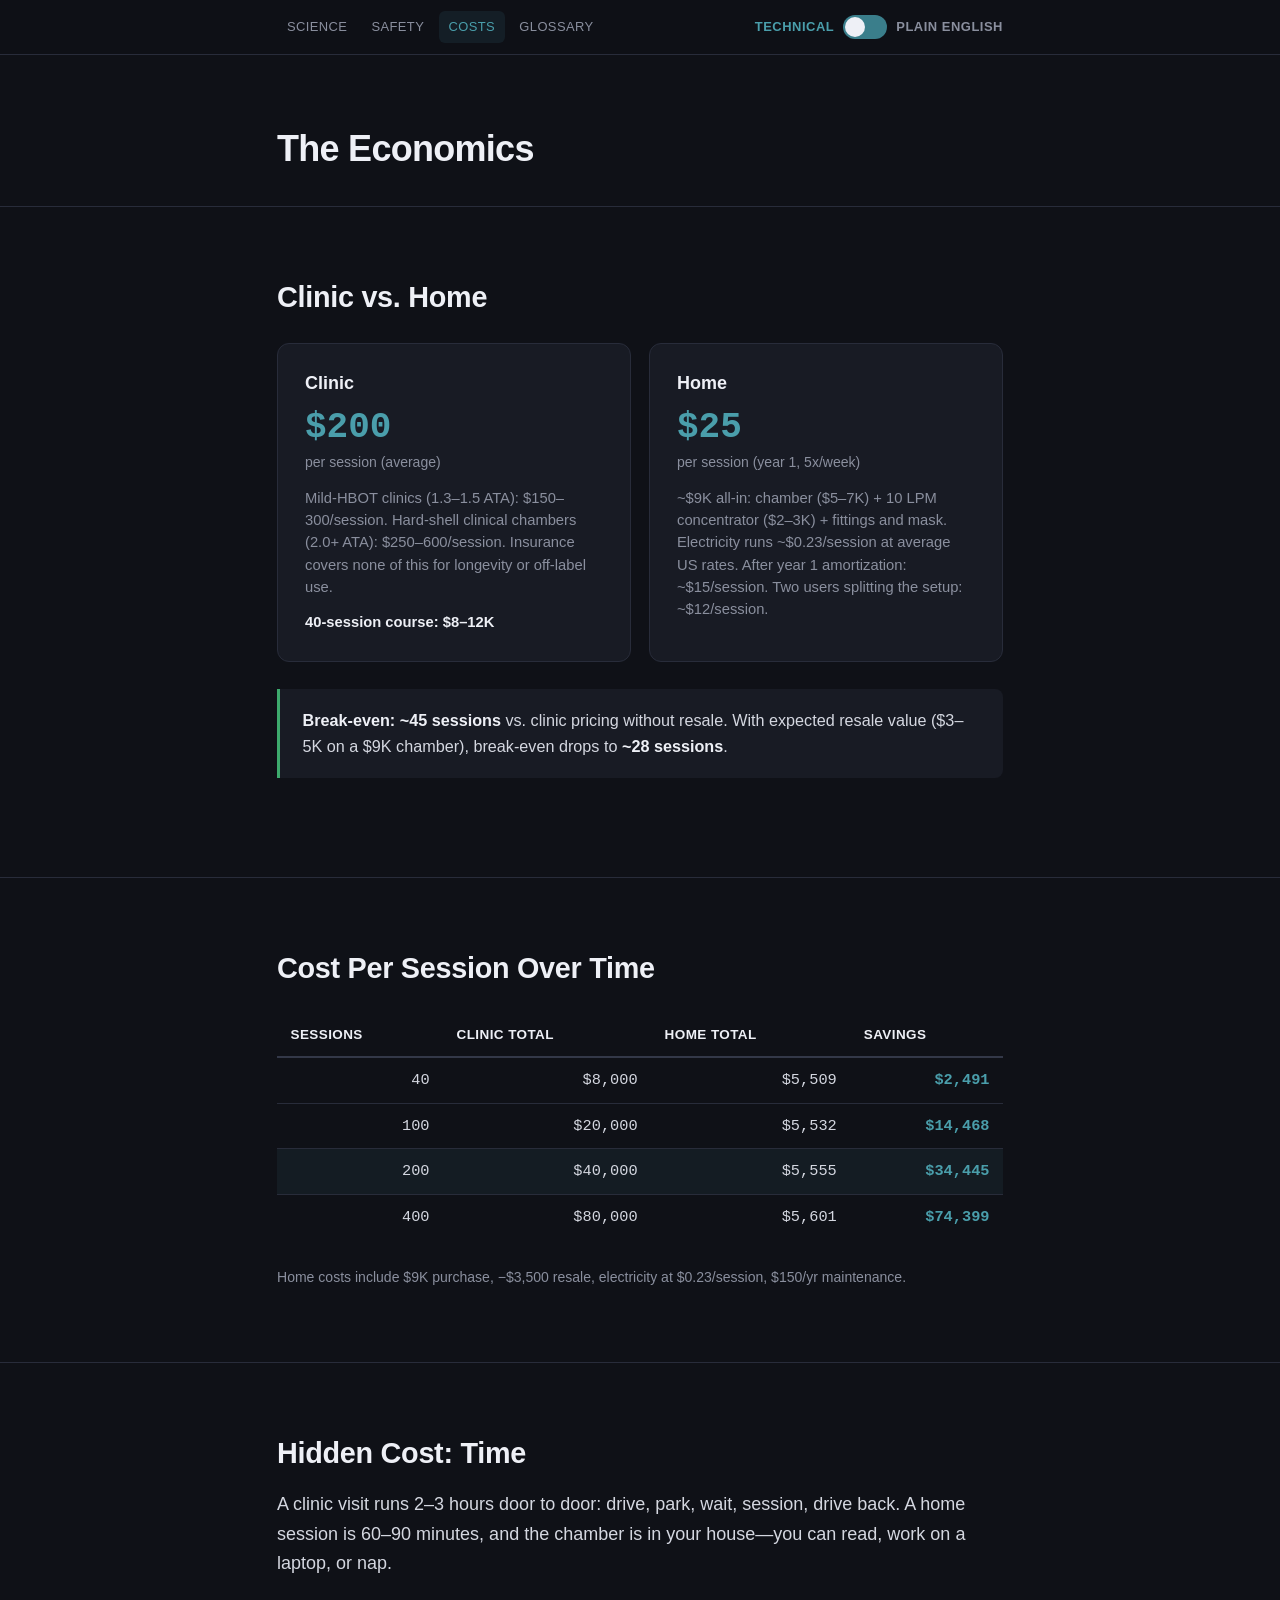
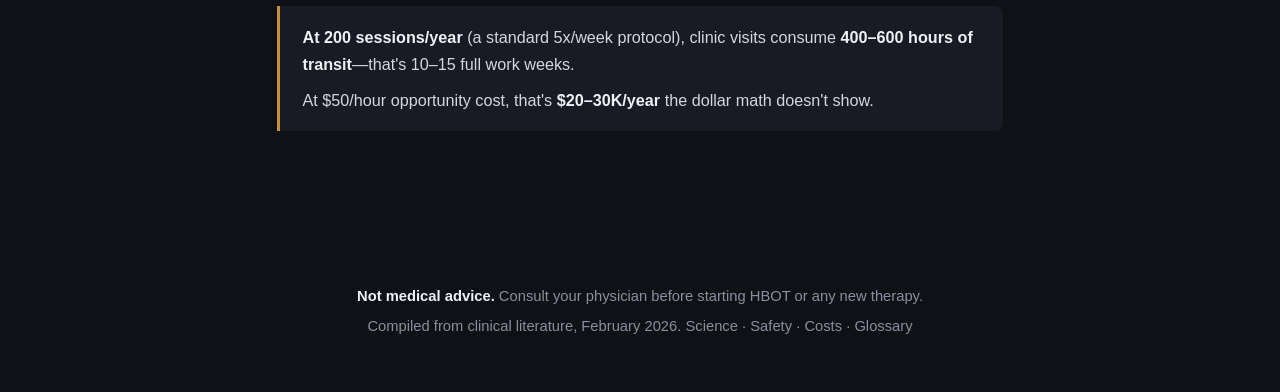
==== costs.html @ 043cff7a "HBOT science site — initial deployment Eight-mechanism science reference, safety page, cost analysis" ====
<!DOCTYPE html>
<html lang="en">
<head>
<meta charset="UTF-8">
<meta name="viewport" content="width=device-width, initial-scale=1.0">
<title>Costs — HBOT Science</title>
<link rel="stylesheet" href="style.css">
</head>
<body class="mode-technical">

<!-- ── Sticky Nav ── -->
<nav class="sticky-nav">
  <div class="nav-inner">
    <div class="nav-links">
      <a href="index.html">Science</a>
      <a href="safety.html">Safety</a>
      <a href="costs.html" class="active">Costs</a>
      <a href="glossary.html">Glossary</a>
    </div>
    <div class="toggle-wrap" id="nav-toggle">
      <span class="toggle-label active" id="nav-label-tech">Technical</span>
      <div class="toggle-track technical" id="nav-track">
        <div class="toggle-knob"></div>
      </div>
      <span class="toggle-label inactive" id="nav-label-plain">Plain English</span>
    </div>
  </div>
</nav>

<!-- ── Page Header ── -->
<header class="page-header">
  <div class="container">
    <h1>The Economics</h1>
  </div>
</header>

<!-- ── Cost Comparison ── -->
<section id="comparison">
  <div class="container">
    <h2>Clinic vs. Home</h2>

    <div class="cost-grid">
      <div class="cost-box">
        <h3>Clinic</h3>
        <div class="cost-big">$200</div>
        <div class="cost-per">per session (average)</div>
        <div class="cost-detail">
          <span class="tech">Mild-HBOT clinics (1.3&ndash;1.5 ATA): $150&ndash;300/session. Hard-shell clinical chambers (2.0+ ATA): $250&ndash;600/session. Insurance covers none of this for longevity or off-label use.</span>
          <span class="plain">Soft-chamber clinics run $150&ndash;300. Hard-shell clinical chambers run $250&ndash;600. Insurance won't cover it for longevity.</span>
        </div>
        <div class="cost-detail">
          <strong>40-session course: $8&ndash;12K</strong>
        </div>
      </div>

      <div class="cost-box">
        <h3>Home</h3>
        <div class="cost-big">$25</div>
        <div class="cost-per">per session (year 1, 5x/week)</div>
        <div class="cost-detail">
          <span class="tech">~$9K all-in: chamber ($5&ndash;7K) + 10 LPM concentrator ($2&ndash;3K) + fittings and mask. Electricity runs ~$0.23/session at average US rates. After year 1 amortization: ~$15/session. Two users splitting the setup: ~$12/session.</span>
          <span class="plain">About $9K total for the chamber, oxygen concentrator, and accessories. Electricity is about $0.23 per session. After the first year, cost drops to ~$15/session. If two people share it: ~$12/session.</span>
        </div>
      </div>
    </div>

    <div class="callout callout-green">
      <p><strong>Break-even: ~45 sessions</strong> vs. clinic pricing without resale. With expected resale value ($3&ndash;5K on a $9K chamber), break-even drops to <strong>~28 sessions</strong>.</p>
    </div>
  </div>
</section>

<!-- ── Cost Over Time ── -->
<section id="over-time">
  <div class="container">
    <h2>Cost Per Session Over Time</h2>

    <div class="table-wrap">
      <table>
        <thead>
          <tr><th>Sessions</th><th>Clinic Total</th><th>Home Total</th><th>Savings</th></tr>
        </thead>
        <tbody>
          <tr>
            <td class="num">40</td>
            <td class="num">$8,000</td>
            <td class="num">$5,509</td>
            <td class="num accent">$2,491</td>
          </tr>
          <tr>
            <td class="num">100</td>
            <td class="num">$20,000</td>
            <td class="num">$5,532</td>
            <td class="num accent">$14,468</td>
          </tr>
          <tr class="row-highlight">
            <td class="num">200</td>
            <td class="num">$40,000</td>
            <td class="num">$5,555</td>
            <td class="num accent">$34,445</td>
          </tr>
          <tr>
            <td class="num">400</td>
            <td class="num">$80,000</td>
            <td class="num">$5,601</td>
            <td class="num accent">$74,399</td>
          </tr>
        </tbody>
      </table>
    </div>
    <p class="table-note">Home costs include $9K purchase, &minus;$3,500 resale, electricity at $0.23/session, $150/yr maintenance.</p>
  </div>
</section>

<!-- ── Hidden Cost: Time ── -->
<section id="time">
  <div class="container">
    <h2>Hidden Cost: Time</h2>

    <div class="tech">
      <p>A clinic visit runs 2&ndash;3 hours door to door: drive, park, wait, session, drive back. A home session is 60&ndash;90 minutes, and the chamber is in your house&mdash;you can read, work on a laptop, or nap.</p>
    </div>
    <div class="plain">
      <p>Going to a clinic takes 2&ndash;3 hours when you add up driving, waiting, and the session. At home it's 60&ndash;90 minutes, and you can read or work inside the chamber.</p>
    </div>

    <div class="callout callout-amber">
      <p><strong>At 200 sessions/year</strong> (a standard 5x/week protocol), clinic visits consume <strong>400&ndash;600 hours of transit</strong>&mdash;that's 10&ndash;15 full work weeks.</p>
      <p>At $50/hour opportunity cost, that's <strong>$20&ndash;30K/year</strong> the dollar math doesn't show.</p>
    </div>
  </div>
</section>

<!-- ── Footer ── -->
<footer>
  <div class="container">
    <p><strong>Not medical advice.</strong> Consult your physician before starting HBOT or any new therapy.</p>
    <p>Compiled from clinical literature, February 2026. <a href="index.html">Science</a> &middot; <a href="safety.html">Safety</a> &middot; <a href="costs.html">Costs</a> &middot; <a href="glossary.html">Glossary</a></p>
  </div>
</footer>

<script>
(function() {
  var s = localStorage.getItem('hbot-mode');
  if (s === 'mode-plain' || s === 'mode-technical') document.body.className = s;
  var nt = document.getElementById('nav-track');
  var nlt = document.getElementById('nav-label-tech');
  var nlp = document.getElementById('nav-label-plain');
  function tech() { return document.body.classList.contains('mode-technical'); }
  function set(t) {
    var m = t ? 'mode-technical' : 'mode-plain';
    document.body.className = m;
    localStorage.setItem('hbot-mode', m);
    nt.className = t ? 'toggle-track technical' : 'toggle-track plain';
    nlt.className = t ? 'toggle-label active' : 'toggle-label inactive';
    nlp.className = t ? 'toggle-label inactive' : 'toggle-label active';
  }
  set(tech());
  nt.onclick = function() { set(!tech()); };
  nlt.onclick = function() { set(true); };
  nlp.onclick = function() { set(false); };
  document.querySelectorAll('a[href^="#"]').forEach(function(a) {
    a.addEventListener('click', function(e) {
      var el = document.querySelector(this.getAttribute('href'));
      if (el) {
        e.preventDefault();
        window.scrollTo({ top: el.getBoundingClientRect().top + window.pageYOffset - document.querySelector('.sticky-nav').offsetHeight - 16, behavior: 'smooth' });
      }
    });
  });
})();
</script>

</body>
</html>
---- style.css ----
/* ── Reset & Base ── */
*, *::before, *::after { box-sizing: border-box; margin: 0; padding: 0; }

:root {
  --bg: #0f1117;
  --bg-card: #181b24;
  --bg-card-hover: #1e2230;
  --text: #d4d7e0;
  --text-muted: #8a8f9e;
  --text-bright: #eef0f6;
  --accent: #4a9eab;
  --accent-dim: #3a7e8b;
  --green: #3daa6d;
  --green-bg: rgba(61, 170, 109, 0.12);
  --amber: #c4913a;
  --amber-bg: rgba(196, 145, 58, 0.12);
  --border: #282c3a;
  --border-light: #333848;
  --font: -apple-system, BlinkMacSystemFont, 'Segoe UI', Roboto, Oxygen, Ubuntu, Cantarell, sans-serif;
  --font-mono: 'SF Mono', 'Cascadia Code', 'Fira Code', 'Consolas', monospace;
  --max-w: 780px;
  --radius: 8px;
  --radius-lg: 12px;
}

html { scroll-behavior: smooth; font-size: 18px; }

body {
  font-family: var(--font);
  background: var(--bg);
  color: var(--text);
  line-height: 1.65;
  -webkit-font-smoothing: antialiased;
}

/* ── Layout ── */
.container { max-width: var(--max-w); margin: 0 auto; padding: 0 1.5rem; }
section { padding: 4rem 0; border-bottom: 1px solid var(--border); }
section:last-of-type { border-bottom: none; }

/* ── Typography ── */
h1 { font-size: 2.4rem; line-height: 1.2; color: var(--text-bright); font-weight: 700; letter-spacing: -0.02em; }
h2 { font-size: 1.6rem; line-height: 1.3; color: var(--text-bright); font-weight: 600; margin-bottom: 1rem; letter-spacing: -0.01em; }
h3 { font-size: 1.15rem; line-height: 1.4; color: var(--text-bright); font-weight: 600; margin-bottom: 0.5rem; }
h4 { font-size: 0.75rem; color: var(--accent); font-weight: 600; margin-bottom: 0.25rem; text-transform: uppercase; letter-spacing: 0.04em; }

p { margin-bottom: 1rem; }
p:last-child { margin-bottom: 0; }

a { color: var(--accent); text-decoration: none; }
a:hover { text-decoration: underline; }

strong { color: var(--text-bright); font-weight: 600; }

.subtitle { color: var(--text-muted); font-size: 1.1rem; line-height: 1.5; margin-top: 1rem; }
.section-intro { font-size: 1.05rem; color: var(--text-muted); margin-bottom: 2rem; }
.highlight { color: var(--accent); }
.stat { font-family: var(--font-mono); color: var(--accent); font-weight: 600; }

cite, .cite {
  font-size: 0.78rem;
  color: var(--text-muted);
  font-style: normal;
  display: inline;
}

/* ── Term Links (subtle glossary links) ── */
a.term {
  color: inherit;
  text-decoration: none;
  border-bottom: 1px dotted var(--border-light);
  transition: border-color 0.2s, color 0.2s;
}
a.term:hover {
  color: var(--accent);
  border-bottom-color: var(--accent);
  text-decoration: none;
}

/* ── Sticky Nav ── */
.sticky-nav {
  position: sticky;
  top: 0;
  z-index: 100;
  background: rgba(15, 17, 23, 0.92);
  backdrop-filter: blur(12px);
  -webkit-backdrop-filter: blur(12px);
  border-bottom: 1px solid var(--border);
  padding: 0.6rem 0;
}

.nav-inner {
  display: flex;
  align-items: center;
  justify-content: space-between;
  gap: 1rem;
  max-width: var(--max-w);
  margin: 0 auto;
  padding: 0 1.5rem;
}

.nav-links {
  display: flex;
  gap: 0.25rem;
  overflow-x: auto;
  -webkit-overflow-scrolling: touch;
  scrollbar-width: none;
  flex: 1;
  min-width: 0;
}
.nav-links::-webkit-scrollbar { display: none; }

.nav-links a {
  color: var(--text-muted);
  font-size: 0.72rem;
  font-weight: 500;
  padding: 0.3rem 0.55rem;
  border-radius: 6px;
  white-space: nowrap;
  transition: color 0.15s, background 0.15s;
  text-transform: uppercase;
  letter-spacing: 0.03em;
}
.nav-links a:hover { color: var(--text-bright); background: var(--bg-card); text-decoration: none; }
.nav-links a.active { color: var(--accent); background: rgba(74, 158, 171, 0.1); }

/* ── Nav Divider ── */
.nav-divider {
  width: 1px;
  height: 14px;
  background: var(--border-light);
  flex-shrink: 0;
  margin: 0 0.15rem;
}

/* ── Toggle ── */
.toggle-wrap {
  display: flex;
  align-items: center;
  gap: 0.5rem;
  flex-shrink: 0;
}

.toggle-label {
  font-size: 0.72rem;
  font-weight: 600;
  text-transform: uppercase;
  letter-spacing: 0.04em;
  transition: color 0.2s;
  cursor: pointer;
  user-select: none;
  white-space: nowrap;
}
.toggle-label.active { color: var(--accent); }
.toggle-label.inactive { color: var(--text-muted); }

.toggle-track {
  width: 44px;
  height: 24px;
  background: var(--border-light);
  border-radius: 12px;
  position: relative;
  cursor: pointer;
  transition: background 0.2s;
  flex-shrink: 0;
}
.toggle-track.technical { background: var(--accent-dim); }

.toggle-knob {
  width: 20px;
  height: 20px;
  background: var(--text-bright);
  border-radius: 50%;
  position: absolute;
  top: 2px;
  left: 2px;
  transition: transform 0.2s;
}
.toggle-track.technical .toggle-knob { transform: translateX(0); }
.toggle-track.plain .toggle-knob { transform: translateX(20px); }

/* ── Audience toggle logic ── */
.tech { display: none; }
.plain { display: none; }
body.mode-technical .tech { display: block; }
body.mode-technical .plain { display: none; }
body.mode-plain .tech { display: none; }
body.mode-plain .plain { display: block; }
/* Inline variants */
span.tech, span.plain { display: none; }
body.mode-technical span.tech { display: inline; }
body.mode-plain span.plain { display: inline; }

/* ── Hero ── */
.hero {
  padding: 5rem 0 3rem;
  border-bottom: 1px solid var(--border);
  text-align: center;
}
.hero h1 { margin-bottom: 0; }
.hero .subtitle { max-width: 600px; margin-left: auto; margin-right: auto; }
.hero-toggle {
  display: inline-flex;
  align-items: center;
  gap: 0.65rem;
  margin-top: 2rem;
  padding: 0.5rem 1.2rem;
  background: var(--bg-card);
  border-radius: 999px;
  border: 1px solid var(--border);
}

/* ── Page Header (sub-pages) ── */
.page-header {
  padding: 4rem 0 2rem;
  border-bottom: 1px solid var(--border);
}
.page-header h1 { font-size: 2rem; }
.page-header .subtitle { max-width: 600px; }

/* ── Mechanism Cards ── */
.mech-grid {
  display: grid;
  grid-template-columns: repeat(2, 1fr);
  gap: 1rem;
}

.mech-card {
  background: var(--bg-card);
  border: 1px solid var(--border);
  border-radius: var(--radius-lg);
  padding: 1.5rem;
  transition: border-color 0.2s, background 0.2s;
}
.mech-card:hover { border-color: var(--border-light); background: var(--bg-card-hover); }

.mech-card h3 { margin-bottom: 0.15rem; font-size: 1.05rem; }
.mech-card .plain-name { font-size: 0.85rem; color: var(--text-muted); font-weight: 400; margin-bottom: 0.75rem; }
.mech-card p { font-size: 0.88rem; line-height: 1.55; }

.badge {
  display: inline-block;
  font-size: 0.68rem;
  font-weight: 600;
  padding: 0.2rem 0.6rem;
  border-radius: 999px;
  text-transform: uppercase;
  letter-spacing: 0.04em;
  margin-top: 0.75rem;
}
.badge-home { background: var(--green-bg); color: var(--green); }
.badge-clinical { background: var(--amber-bg); color: var(--amber); }

.mech-card .finding {
  font-size: 0.82rem;
  color: var(--text-muted);
  margin-top: 0.75rem;
  padding-top: 0.75rem;
  border-top: 1px solid var(--border);
}

/* ── Tables ── */
.table-wrap { overflow-x: auto; margin: 1.5rem 0; -webkit-overflow-scrolling: touch; }

table {
  width: 100%;
  border-collapse: collapse;
  font-size: 0.85rem;
  line-height: 1.5;
}
th {
  text-align: left;
  padding: 0.6rem 0.75rem;
  border-bottom: 2px solid var(--border-light);
  color: var(--text-bright);
  font-weight: 600;
  font-size: 0.75rem;
  text-transform: uppercase;
  letter-spacing: 0.03em;
  white-space: nowrap;
}
td {
  padding: 0.6rem 0.75rem;
  border-bottom: 1px solid var(--border);
  vertical-align: top;
}
tr:last-child td { border-bottom: none; }
tr:hover td { background: rgba(74, 158, 171, 0.04); }

td.num { font-family: var(--font-mono); text-align: right; white-space: nowrap; }
td.accent { color: var(--accent); font-weight: 600; }
.table-note { font-size: 0.78rem; color: var(--text-muted); margin-top: 0.5rem; }

tr.row-highlight td { background: rgba(74, 158, 171, 0.08); }

/* ── Callout Boxes ── */
.callout {
  background: var(--bg-card);
  border-left: 3px solid var(--accent);
  border-radius: 0 var(--radius) var(--radius) 0;
  padding: 1rem 1.25rem;
  margin: 1.5rem 0;
  font-size: 0.9rem;
}
.callout.callout-amber { border-left-color: var(--amber); }
.callout.callout-green { border-left-color: var(--green); }
.callout p { margin-bottom: 0.5rem; }
.callout p:last-child { margin-bottom: 0; }

/* ── Timeline ── */
.timeline { margin: 1.5rem 0; }
.timeline-item {
  display: flex;
  gap: 1rem;
  padding: 1rem 0;
  border-bottom: 1px solid var(--border);
}
.timeline-item:last-child { border-bottom: none; }
.timeline-phase {
  flex-shrink: 0;
  width: 90px;
  font-family: var(--font-mono);
  font-size: 0.82rem;
  color: var(--accent);
  font-weight: 600;
  padding-top: 0.1rem;
}
.timeline-content { font-size: 0.88rem; }
.timeline-content strong { display: block; margin-bottom: 0.2rem; }

/* ── Cost Boxes ── */
.cost-grid {
  display: grid;
  grid-template-columns: repeat(2, 1fr);
  gap: 1rem;
  margin: 1.5rem 0;
}
.cost-box {
  background: var(--bg-card);
  border: 1px solid var(--border);
  border-radius: var(--radius-lg);
  padding: 1.5rem;
}
.cost-box h3 { font-size: 1rem; margin-bottom: 0.75rem; }
.cost-big {
  font-family: var(--font-mono);
  font-size: 2rem;
  color: var(--accent);
  font-weight: 700;
  line-height: 1;
}
.cost-per {
  font-size: 0.78rem;
  color: var(--text-muted);
  margin-top: 0.25rem;
}
.cost-detail {
  font-size: 0.82rem;
  color: var(--text-muted);
  margin-top: 0.75rem;
  line-height: 1.5;
}

/* ── Comparison mini-table ── */
.cmp-table td:first-child { font-weight: 600; color: var(--text-bright); white-space: nowrap; }

/* ── References ── */
.ref-section { margin-bottom: 1.5rem; }
.ref-section h4 { margin-bottom: 0.5rem; }
.ref-section p {
  font-size: 0.8rem;
  color: var(--text-muted);
  line-height: 1.5;
  margin-bottom: 0.35rem;
}

/* ── Glossary ── */
.glossary-grid { margin: 2rem 0; }
.glossary-entry {
  padding: 1.5rem 0;
  border-bottom: 1px solid var(--border);
}
.glossary-entry:first-child { padding-top: 0; }
.glossary-entry:last-child { border-bottom: none; }
.glossary-entry h3 {
  font-size: 1.05rem;
  margin-bottom: 0.1rem;
}
.glossary-entry .abbr {
  font-family: var(--font-mono);
  font-size: 0.82rem;
  color: var(--accent);
  margin-bottom: 0.5rem;
}

/* ── Lists ── */
ul.content-list {
  margin: 0.75rem 0 1.5rem 1.25rem;
  font-size: 0.9rem;
  line-height: 1.7;
}

/* ── Footer ── */
footer {
  padding: 3rem 0;
  text-align: center;
  font-size: 0.82rem;
  color: var(--text-muted);
}
footer p { margin-bottom: 0.3rem; }
footer a { color: var(--text-muted); }
footer a:hover { color: var(--accent); }

/* ── Responsive ── */
@media (max-width: 700px) {
  html { font-size: 16px; }
  h1 { font-size: 1.8rem; }
  h2 { font-size: 1.35rem; }
  .mech-grid { grid-template-columns: 1fr; }
  .cost-grid { grid-template-columns: 1fr; }
  .nav-links a { font-size: 0.68rem; padding: 0.25rem 0.4rem; }
  section { padding: 2.5rem 0; }
  .hero { padding: 3rem 0 2rem; }
  .page-header { padding: 3rem 0 1.5rem; }
  .timeline-item { flex-direction: column; gap: 0.25rem; }
  .timeline-phase { width: auto; }
}

@media (max-width: 480px) {
  .nav-links { display: none; }
  .nav-inner { justify-content: center; }
}
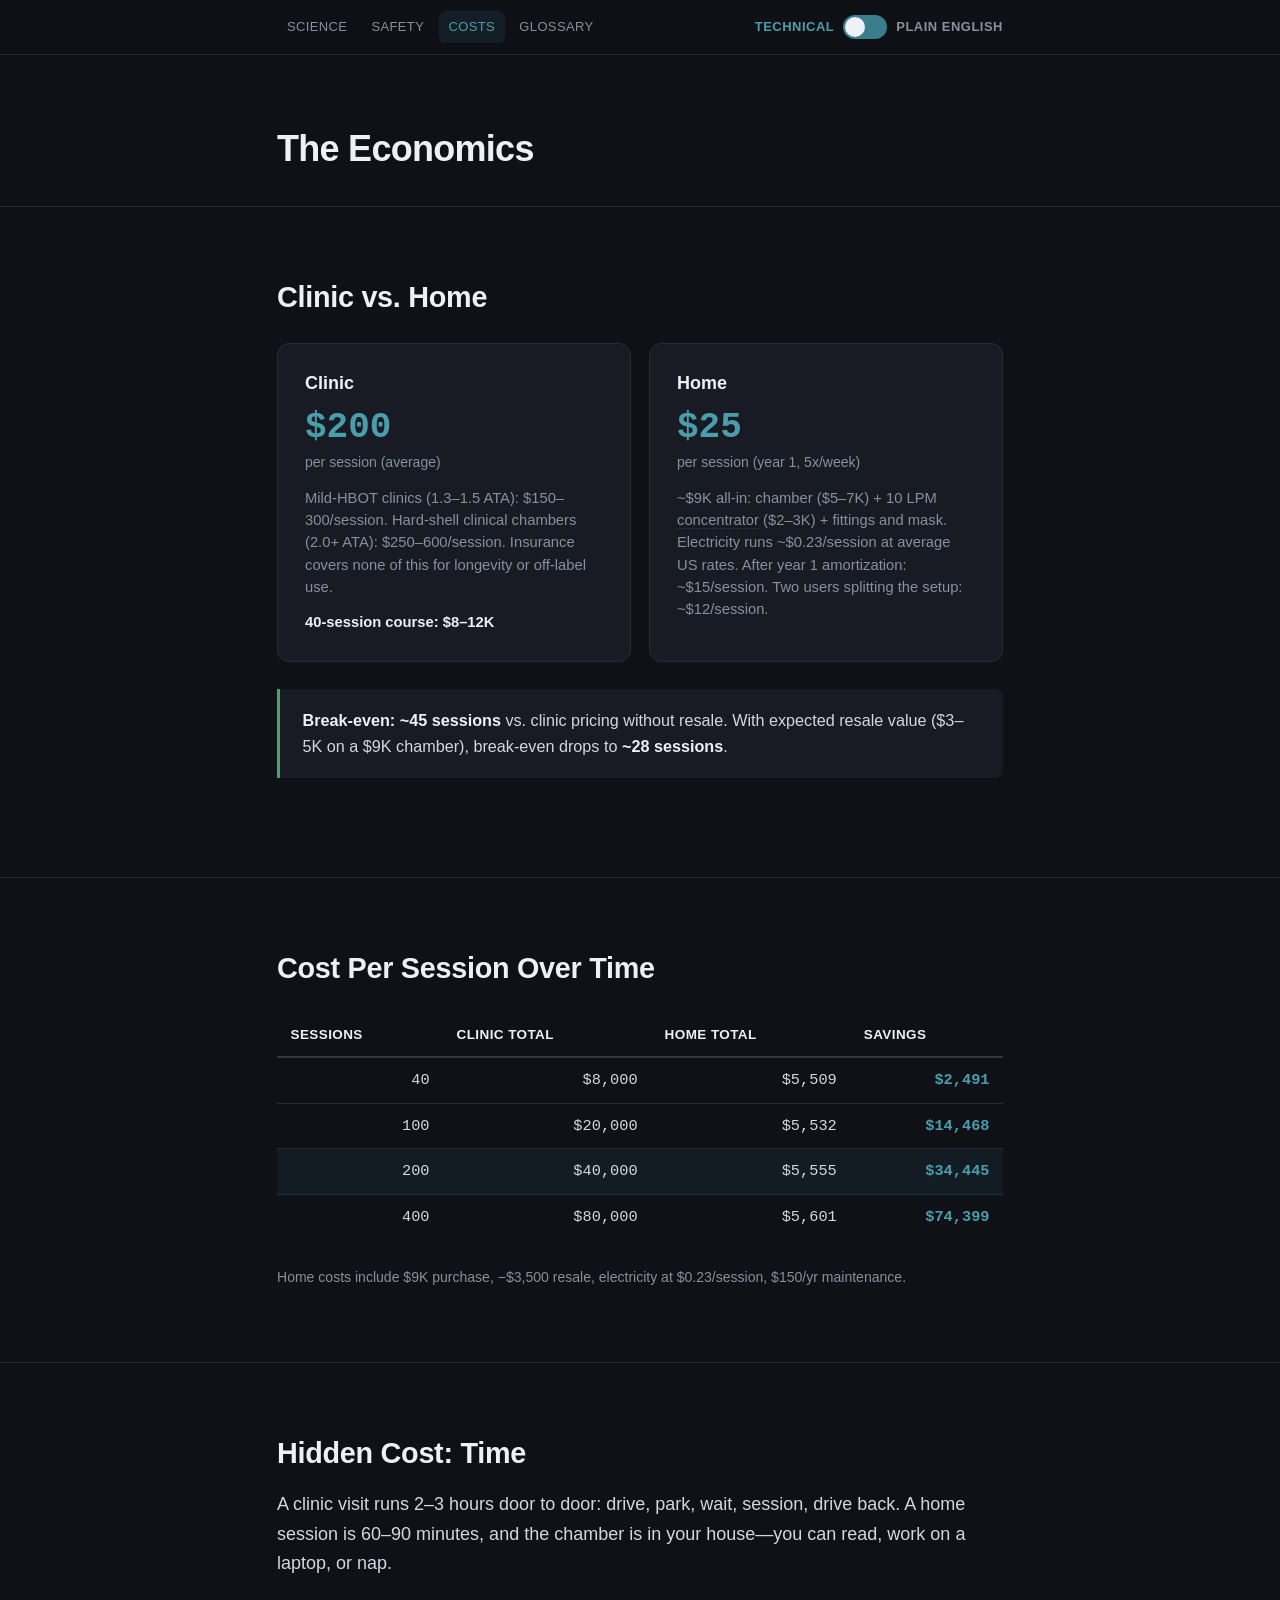
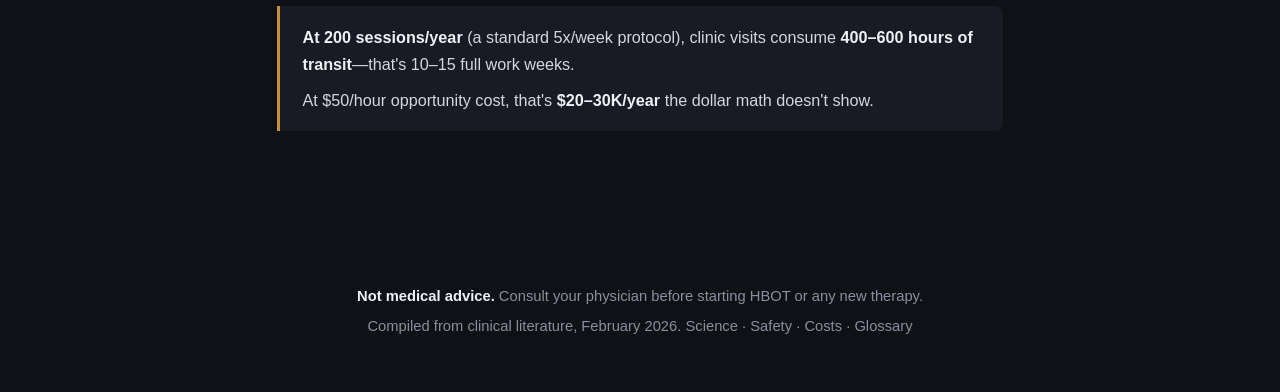
==== commit 038a83eb: "Add term popovers + comprehensive term linking - terms.js: dictionary of all glossary terms with tec" ====
--- a/costs.html
+++ b/costs.html
@@ -58,7 +58,7 @@
         <div class="cost-big">$25</div>
         <div class="cost-per">per session (year 1, 5x/week)</div>
         <div class="cost-detail">
-          <span class="tech">~$9K all-in: chamber ($5&ndash;7K) + 10 LPM concentrator ($2&ndash;3K) + fittings and mask. Electricity runs ~$0.23/session at average US rates. After year 1 amortization: ~$15/session. Two users splitting the setup: ~$12/session.</span>
+          <span class="tech">~$9K all-in: chamber ($5&ndash;7K) + 10 LPM <a class="term" href="glossary.html#concentrator">concentrator</a> ($2&ndash;3K) + fittings and mask. Electricity runs ~$0.23/session at average US rates. After year 1 amortization: ~$15/session. Two users splitting the setup: ~$12/session.</span>
           <span class="plain">About $9K total for the chamber, oxygen concentrator, and accessories. Electricity is about $0.23 per session. After the first year, cost drops to ~$15/session. If two people share it: ~$12/session.</span>
         </div>
       </div>
@@ -139,6 +139,7 @@
   </div>
 </footer>
 
+<script src="terms.js"></script>
 <script>
 (function() {
   var s = localStorage.getItem('hbot-mode');
--- a/style.css
+++ b/style.css
@@ -77,6 +77,54 @@
   text-decoration: none;
 }
 
+/* ── Term Popovers ── */
+.term-popover {
+  position: absolute;
+  z-index: 200;
+  width: 320px;
+  max-width: calc(100vw - 1.5rem);
+  background: var(--bg-card);
+  border: 1px solid var(--border-light);
+  border-radius: var(--radius-lg);
+  padding: 1rem 1.25rem;
+  box-shadow: 0 8px 24px rgba(0, 0, 0, 0.45);
+  animation: pop-in 0.15s ease-out;
+}
+@keyframes pop-in {
+  from { opacity: 0; transform: translateY(4px); }
+  to { opacity: 1; transform: translateY(0); }
+}
+.term-popover-arrow {
+  position: absolute;
+  width: 10px;
+  height: 10px;
+  background: var(--bg-card);
+  border: 1px solid var(--border-light);
+  transform: rotate(45deg);
+}
+.term-popover-arrow.above { bottom: -6px; border-top: none; border-left: none; }
+.term-popover-arrow.below { top: -6px; border-bottom: none; border-right: none; }
+.term-popover-title {
+  font-size: 0.9rem;
+  font-weight: 600;
+  color: var(--text-bright);
+  margin-bottom: 0.4rem;
+}
+.term-popover-body {
+  font-size: 0.82rem;
+  line-height: 1.55;
+  color: var(--text);
+  margin-bottom: 0.65rem;
+}
+.term-popover-link {
+  display: block;
+  text-align: right;
+  font-size: 0.75rem;
+  font-weight: 600;
+  color: var(--accent);
+}
+.term-popover-link:hover { text-decoration: underline; }
+
 /* ── Sticky Nav ── */
 .sticky-nav {
   position: sticky;
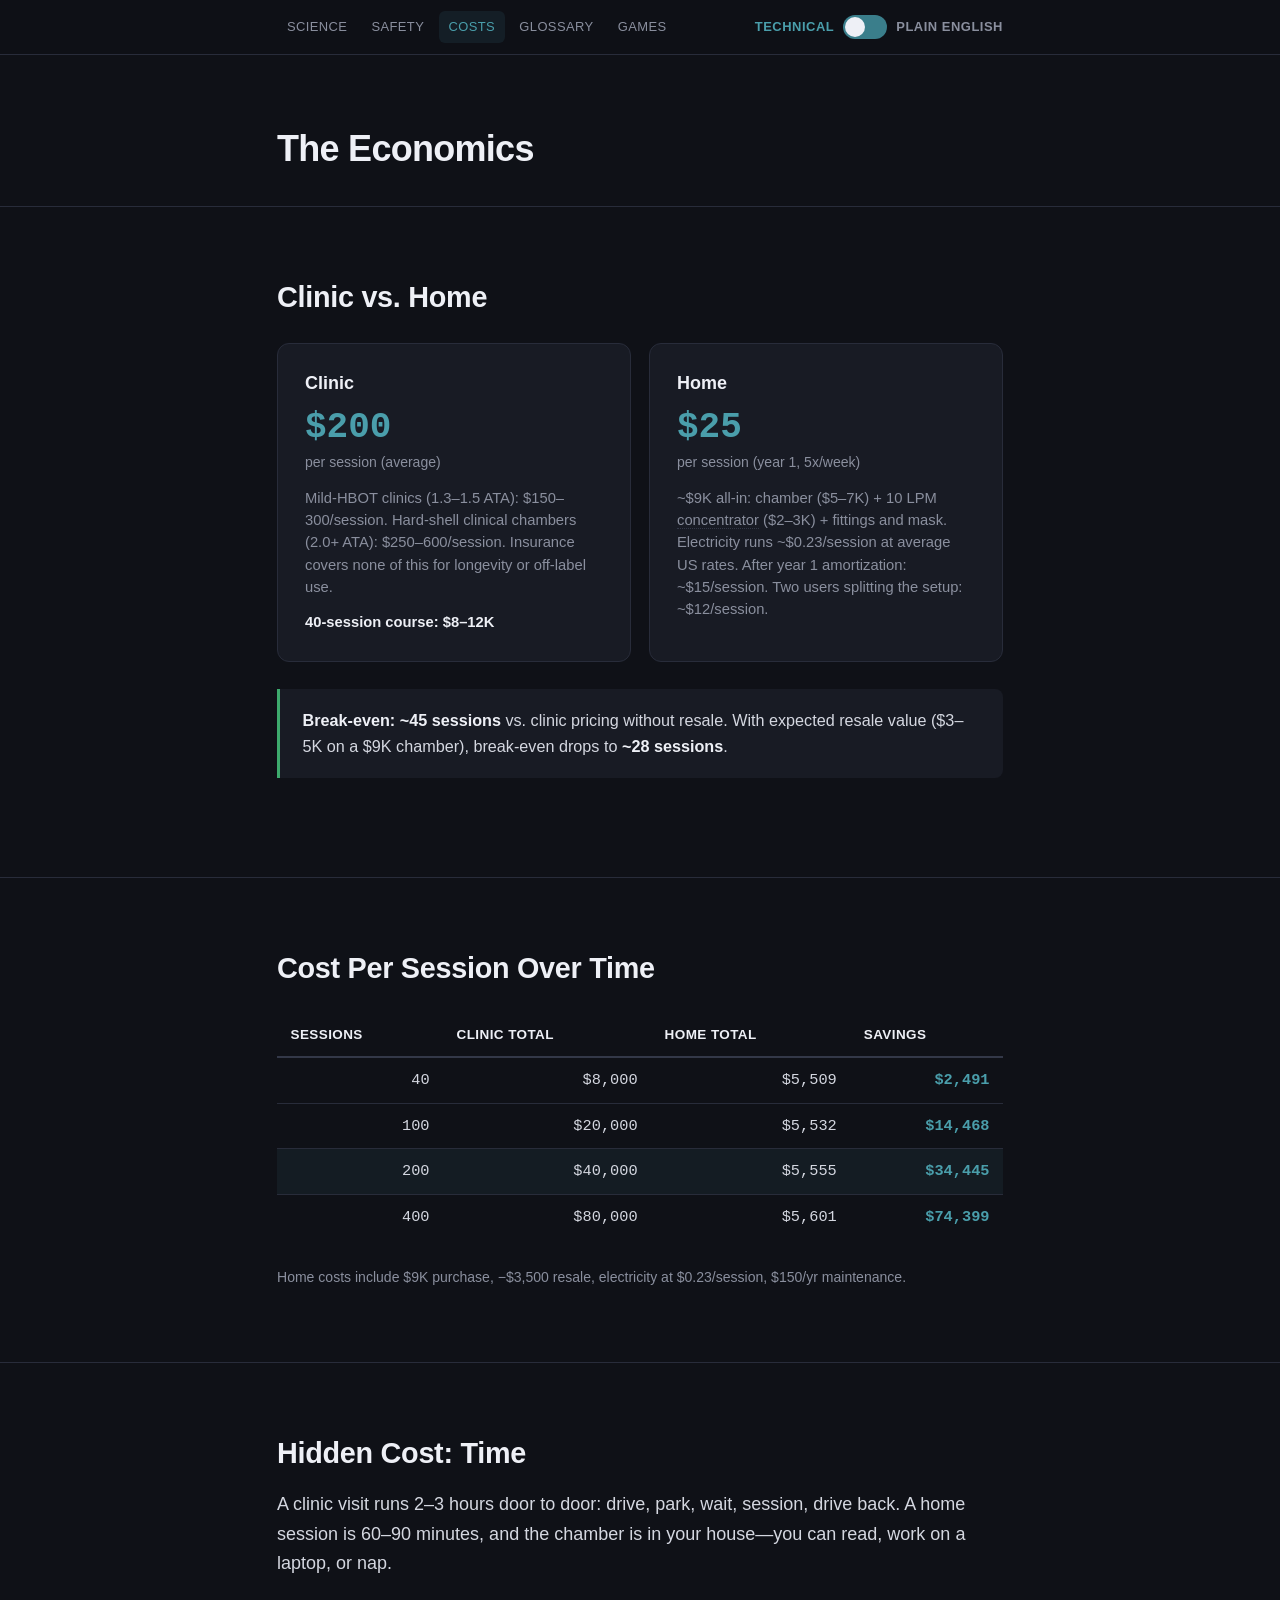
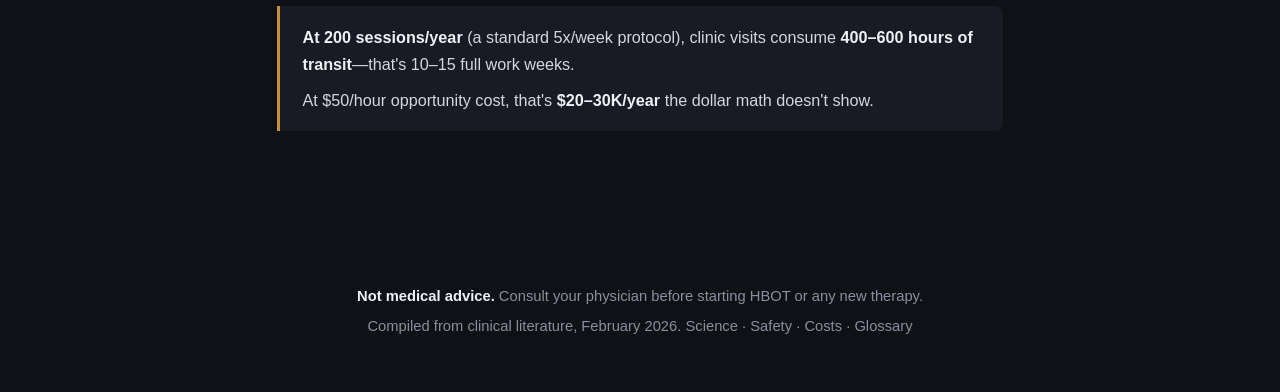
==== commit c9325676: "Add games landing page + Games nav link on all pages - games.html: landing page with cards for all f" ====
--- a/costs.html
+++ b/costs.html
@@ -16,6 +16,7 @@
       <a href="safety.html">Safety</a>
       <a href="costs.html" class="active">Costs</a>
       <a href="glossary.html">Glossary</a>
+      <a href="games.html">Games</a>
     </div>
     <div class="toggle-wrap" id="nav-toggle">
       <span class="toggle-label active" id="nav-label-tech">Technical</span>
--- a/style.css
+++ b/style.css
@@ -441,6 +441,25 @@
   margin-bottom: 0.5rem;
 }
 
+/* ── Game Cards ── */
+a.game-card { display: block; color: inherit; text-decoration: none; }
+a.game-card:hover { text-decoration: none; }
+.game-type {
+  font-size: 0.75rem;
+  color: var(--accent);
+  font-weight: 600;
+  text-transform: uppercase;
+  letter-spacing: 0.04em;
+  margin-bottom: 0.75rem;
+}
+.game-learns {
+  font-size: 0.82rem;
+  color: var(--text-muted);
+  margin-top: 0.75rem;
+  padding-top: 0.75rem;
+  border-top: 1px solid var(--border);
+}
+
 /* ── Lists ── */
 ul.content-list {
   margin: 0.75rem 0 1.5rem 1.25rem;
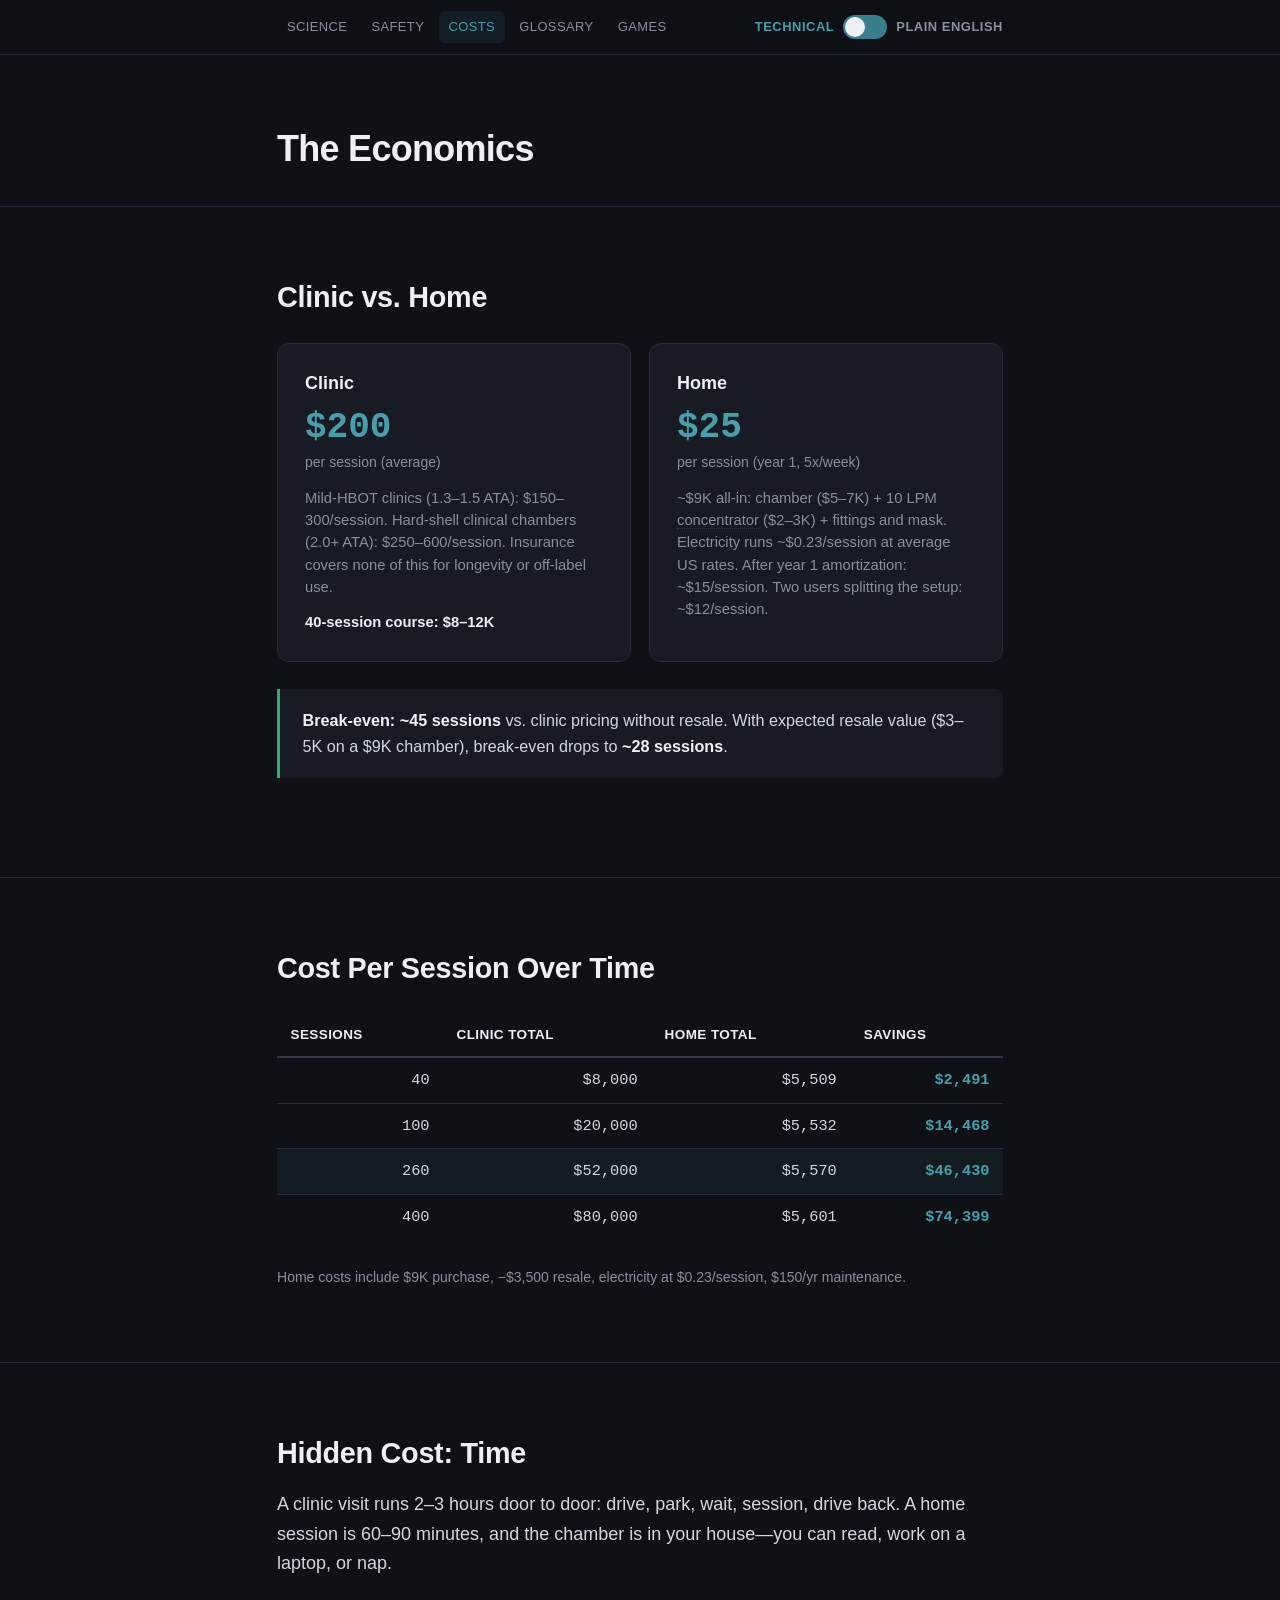
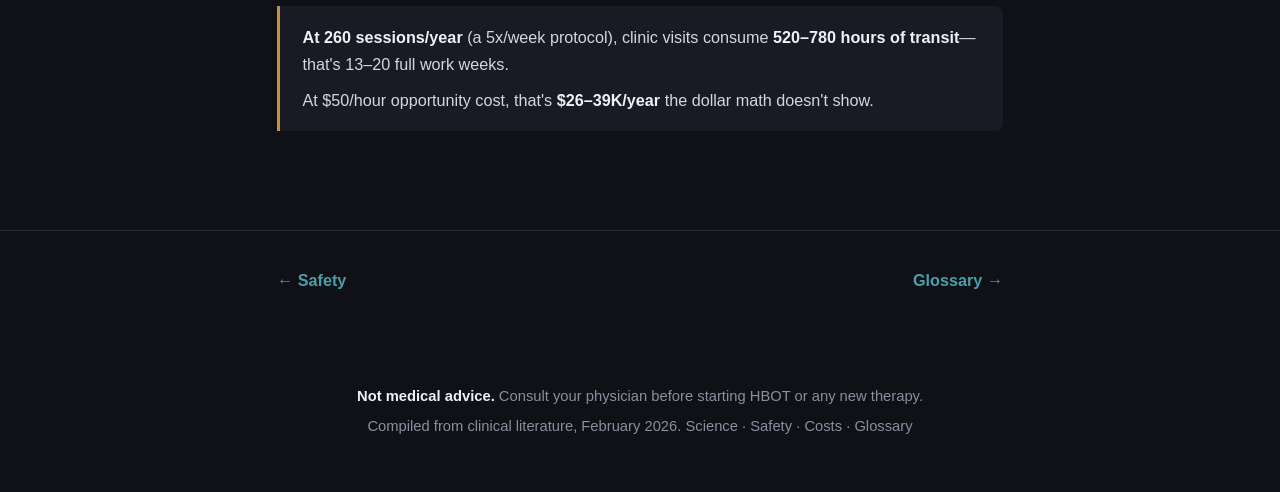
==== commit 0c34d6c9: "Site revision: mobile nav, accessibility, Getting Started, polish - Fix mobile nav: hamburger menu a" ====
--- a/costs.html
+++ b/costs.html
@@ -4,6 +4,11 @@
 <meta charset="UTF-8">
 <meta name="viewport" content="width=device-width, initial-scale=1.0">
 <title>Costs — HBOT Science</title>
+<meta name="description" content="Cost analysis of home vs. clinic hyperbaric oxygen therapy, including break-even calculations.">
+<meta property="og:type" content="website">
+<meta property="og:title" content="Costs — HBOT Science">
+<meta property="og:description" content="Cost analysis of home vs. clinic hyperbaric oxygen therapy, including break-even calculations.">
+<meta property="og:url" content="https://hbot.dr34m.life/costs.html">
 <link rel="stylesheet" href="style.css">
 </head>
 <body class="mode-technical">
@@ -11,6 +16,7 @@
 <!-- ── Sticky Nav ── -->
 <nav class="sticky-nav">
   <div class="nav-inner">
+    <button class="nav-hamburger" aria-label="Menu" aria-expanded="false">&#9776;</button>
     <div class="nav-links">
       <a href="index.html">Science</a>
       <a href="safety.html">Safety</a>
@@ -20,9 +26,9 @@
     </div>
     <div class="toggle-wrap" id="nav-toggle">
       <span class="toggle-label active" id="nav-label-tech">Technical</span>
-      <div class="toggle-track technical" id="nav-track">
-        <div class="toggle-knob"></div>
-      </div>
+      <button class="toggle-track technical" id="nav-track" role="switch" aria-checked="true" aria-label="Toggle between Technical and Plain English">
+        <span class="toggle-knob"></span>
+      </button>
       <span class="toggle-label inactive" id="nav-label-plain">Plain English</span>
     </div>
   </div>
@@ -95,10 +101,10 @@
             <td class="num accent">$14,468</td>
           </tr>
           <tr class="row-highlight">
-            <td class="num">200</td>
-            <td class="num">$40,000</td>
-            <td class="num">$5,555</td>
-            <td class="num accent">$34,445</td>
+            <td class="num">260</td>
+            <td class="num">$52,000</td>
+            <td class="num">$5,570</td>
+            <td class="num accent">$46,430</td>
           </tr>
           <tr>
             <td class="num">400</td>
@@ -126,11 +132,19 @@
     </div>
 
     <div class="callout callout-amber">
-      <p><strong>At 200 sessions/year</strong> (a standard 5x/week protocol), clinic visits consume <strong>400&ndash;600 hours of transit</strong>&mdash;that's 10&ndash;15 full work weeks.</p>
-      <p>At $50/hour opportunity cost, that's <strong>$20&ndash;30K/year</strong> the dollar math doesn't show.</p>
+      <p><strong>At 260 sessions/year</strong> (a 5x/week protocol), clinic visits consume <strong>520&ndash;780 hours of transit</strong>&mdash;that's 13&ndash;20 full work weeks.</p>
+      <p>At $50/hour opportunity cost, that's <strong>$26&ndash;39K/year</strong> the dollar math doesn't show.</p>
     </div>
   </div>
 </section>
+
+<!-- ── Page Nav ── -->
+<nav class="page-nav">
+  <div class="container">
+    <a href="safety.html" class="page-nav-link prev">&larr; Safety</a>
+    <a href="glossary.html" class="page-nav-link next">Glossary &rarr;</a>
+  </div>
+</nav>
 
 <!-- ── Footer ── -->
 <footer>
@@ -141,37 +155,7 @@
 </footer>
 
 <script src="terms.js"></script>
-<script>
-(function() {
-  var s = localStorage.getItem('hbot-mode');
-  if (s === 'mode-plain' || s === 'mode-technical') document.body.className = s;
-  var nt = document.getElementById('nav-track');
-  var nlt = document.getElementById('nav-label-tech');
-  var nlp = document.getElementById('nav-label-plain');
-  function tech() { return document.body.classList.contains('mode-technical'); }
-  function set(t) {
-    var m = t ? 'mode-technical' : 'mode-plain';
-    document.body.className = m;
-    localStorage.setItem('hbot-mode', m);
-    nt.className = t ? 'toggle-track technical' : 'toggle-track plain';
-    nlt.className = t ? 'toggle-label active' : 'toggle-label inactive';
-    nlp.className = t ? 'toggle-label inactive' : 'toggle-label active';
-  }
-  set(tech());
-  nt.onclick = function() { set(!tech()); };
-  nlt.onclick = function() { set(true); };
-  nlp.onclick = function() { set(false); };
-  document.querySelectorAll('a[href^="#"]').forEach(function(a) {
-    a.addEventListener('click', function(e) {
-      var el = document.querySelector(this.getAttribute('href'));
-      if (el) {
-        e.preventDefault();
-        window.scrollTo({ top: el.getBoundingClientRect().top + window.pageYOffset - document.querySelector('.sticky-nav').offsetHeight - 16, behavior: 'smooth' });
-      }
-    });
-  });
-})();
-</script>
+<script src="toggle.js"></script>
 
 </body>
 </html>
--- a/style.css
+++ b/style.css
@@ -206,11 +206,13 @@
   width: 44px;
   height: 24px;
   background: var(--border-light);
+  border: none;
   border-radius: 12px;
   position: relative;
   cursor: pointer;
   transition: background 0.2s;
   flex-shrink: 0;
+  padding: 0;
 }
 .toggle-track.technical { background: var(--accent-dim); }
 
@@ -465,6 +467,63 @@
   margin: 0.75rem 0 1.5rem 1.25rem;
   font-size: 0.9rem;
   line-height: 1.7;
+}
+
+/* ── Hamburger Menu ── */
+.nav-hamburger {
+  display: none;
+  background: none;
+  border: none;
+  color: var(--text-muted);
+  font-size: 1.4rem;
+  cursor: pointer;
+  padding: 0.3rem;
+  line-height: 1;
+}
+
+/* ── Page Navigation ── */
+.page-nav {
+  padding: 2rem 0;
+  border-top: 1px solid var(--border);
+}
+.page-nav .container {
+  display: flex;
+  justify-content: space-between;
+}
+.page-nav-link {
+  font-size: 0.9rem;
+  font-weight: 600;
+  color: var(--accent);
+}
+
+/* ── Glossary Search ── */
+.glossary-search {
+  width: 100%;
+  padding: 0.6rem 1rem;
+  font-size: 0.9rem;
+  font-family: var(--font);
+  background: var(--bg-card);
+  border: 1px solid var(--border);
+  border-radius: var(--radius);
+  color: var(--text);
+  outline: none;
+  transition: border-color 0.2s;
+}
+.glossary-search:focus {
+  border-color: var(--accent);
+}
+.glossary-search::placeholder {
+  color: var(--text-muted);
+}
+
+/* ── Focus States ── */
+.nav-links a:focus-visible,
+a.term:focus-visible,
+.toggle-track:focus-visible,
+.nav-hamburger:focus-visible,
+.page-nav-link:focus-visible {
+  outline: 2px solid var(--accent);
+  outline-offset: 2px;
 }
 
 /* ── Footer ── */
@@ -494,6 +553,47 @@
 }
 
 @media (max-width: 480px) {
-  .nav-links { display: none; }
-  .nav-inner { justify-content: center; }
-}
+  .nav-hamburger { display: block; }
+  .nav-links {
+    display: none;
+    flex-direction: column;
+    position: absolute;
+    top: 100%;
+    left: 0;
+    right: 0;
+    background: rgba(15, 17, 23, 0.97);
+    backdrop-filter: blur(12px);
+    -webkit-backdrop-filter: blur(12px);
+    border-bottom: 1px solid var(--border);
+    padding: 0.5rem 1.5rem 1rem;
+    gap: 0.15rem;
+  }
+  .nav-links.open {
+    display: flex;
+  }
+  .nav-links.open a {
+    padding: 0.5rem 0.55rem;
+  }
+  .nav-divider { display: none; }
+  .nav-inner { justify-content: space-between; }
+}
+
+/* ── Print ── */
+@media print {
+  body { background: #fff !important; color: #000 !important; }
+  .sticky-nav, .hero-toggle, .toggle-wrap, .nav-hamburger, .term-popover, .page-nav { display: none !important; }
+  .tech { display: block !important; }
+  .plain { display: none !important; }
+  span.tech { display: inline !important; }
+  span.plain { display: none !important; }
+  a.term { color: inherit; border-bottom: none; }
+  a[href^="http"]:after { content: " (" attr(href) ")"; font-size: 0.8em; color: #555; }
+  section { border-bottom: 1px solid #ccc; }
+  .mech-grid, .cost-grid { grid-template-columns: 1fr; }
+  .mech-card { break-inside: avoid; border: 1px solid #ccc; background: none; }
+  .callout { border-left-color: #888; background: #f5f5f5; }
+  .badge-home { background: #e8f5e9; color: #2e7d32; }
+  .badge-clinical { background: #fff3e0; color: #e65100; }
+  .hero { padding: 2rem 0; }
+  footer { border-top: 1px solid #ccc; }
+}
